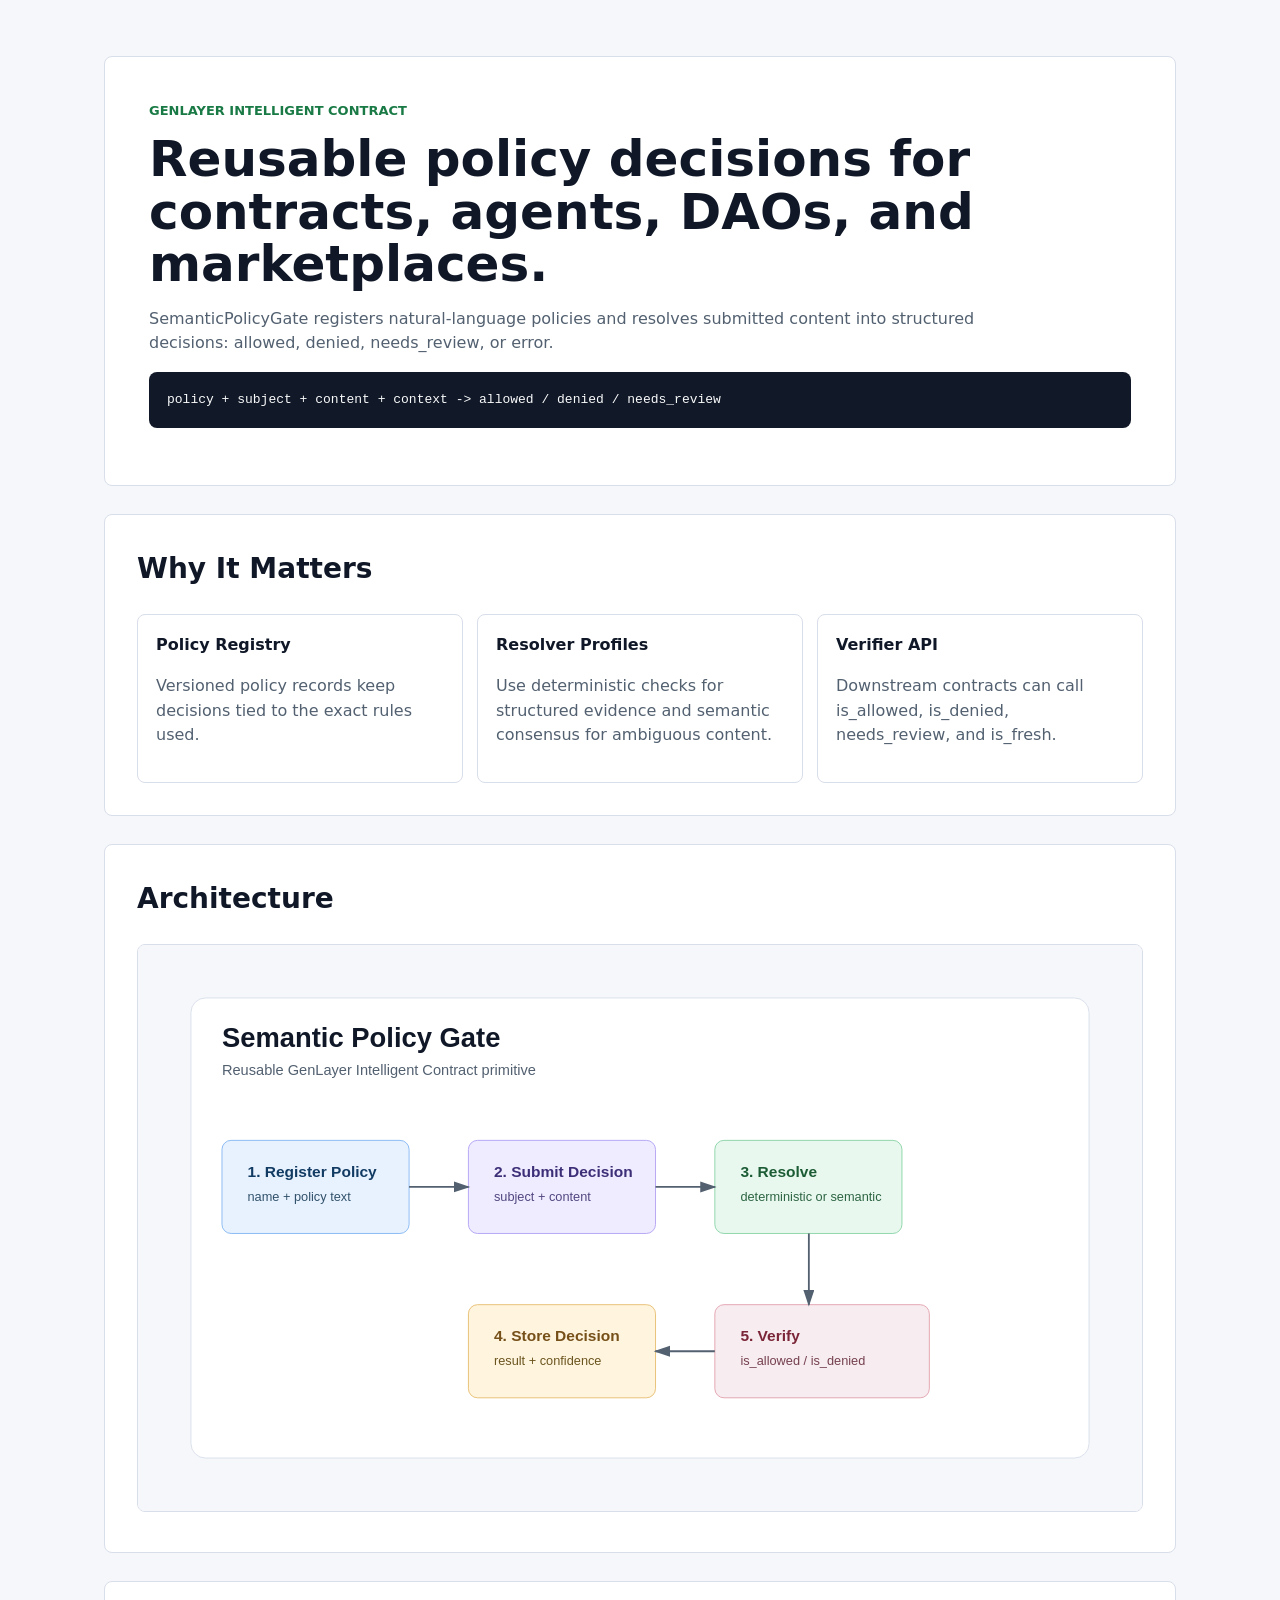
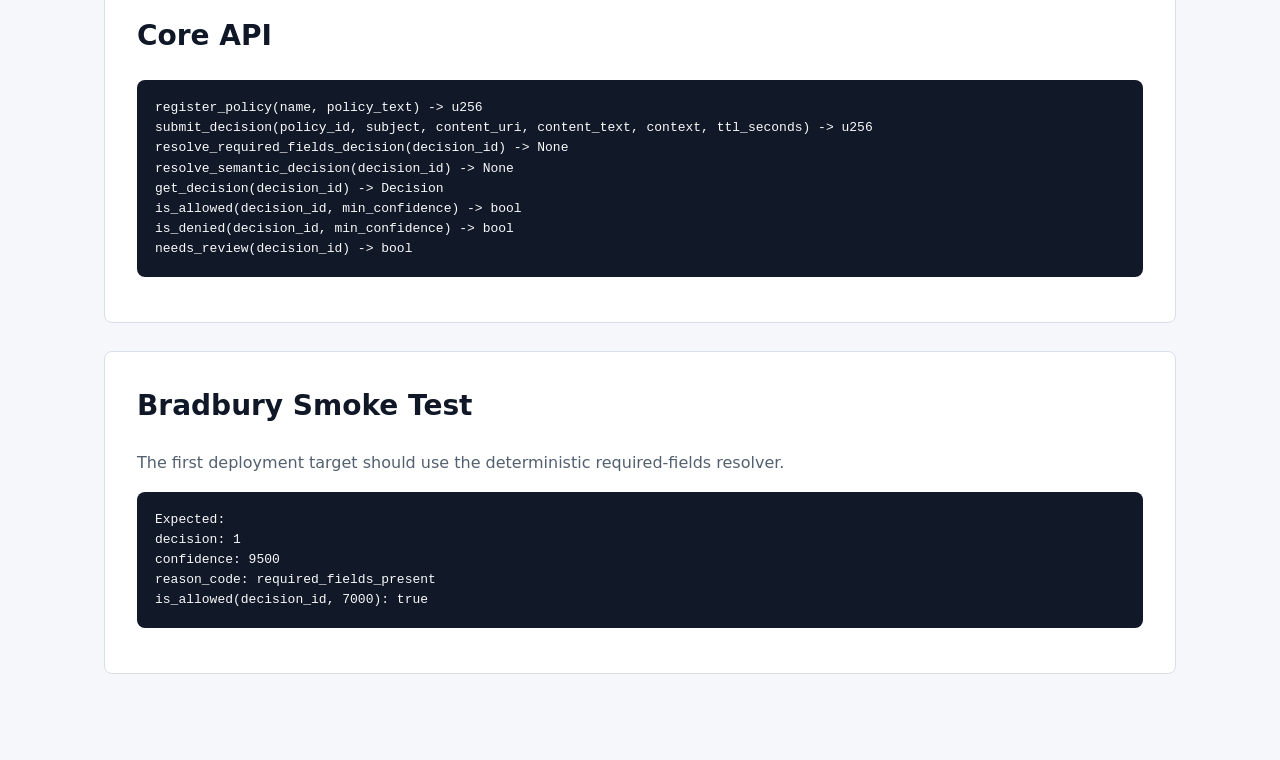
==== docs/index.html @ 5b02424f "Add SemanticPolicyGate intelligent contract" ====
<!doctype html>
<html lang="en">
  <head>
    <meta charset="utf-8">
    <meta name="viewport" content="width=device-width, initial-scale=1">
    <title>Semantic Policy Gate</title>
    <meta name="description" content="Documentation for SemanticPolicyGate, a reusable GenLayer Intelligent Contract primitive for policy compliance decisions.">
    <link rel="stylesheet" href="styles.css">
  </head>
  <body>
    <main class="shell">
      <section class="hero">
        <div class="eyebrow">GenLayer Intelligent Contract</div>
        <h1>Reusable policy decisions for contracts, agents, DAOs, and marketplaces.</h1>
        <p>
          SemanticPolicyGate registers natural-language policies and resolves submitted content into structured decisions: allowed, denied, needs_review, or error.
        </p>
        <pre><code>policy + subject + content + context -> allowed / denied / needs_review</code></pre>
      </section>

      <section class="section">
        <h2>Why It Matters</h2>
        <div class="grid">
          <div class="card">
            <strong>Policy Registry</strong>
            <p>Versioned policy records keep decisions tied to the exact rules used.</p>
          </div>
          <div class="card">
            <strong>Resolver Profiles</strong>
            <p>Use deterministic checks for structured evidence and semantic consensus for ambiguous content.</p>
          </div>
          <div class="card">
            <strong>Verifier API</strong>
            <p>Downstream contracts can call is_allowed, is_denied, needs_review, and is_fresh.</p>
          </div>
        </div>
      </section>

      <section class="section">
        <h2>Architecture</h2>
        <img class="diagram" src="assets/architecture.svg" alt="Semantic Policy Gate architecture diagram">
      </section>

      <section class="section">
        <h2>Core API</h2>
        <pre><code>register_policy(name, policy_text) -> u256
submit_decision(policy_id, subject, content_uri, content_text, context, ttl_seconds) -> u256
resolve_required_fields_decision(decision_id) -> None
resolve_semantic_decision(decision_id) -> None
get_decision(decision_id) -> Decision
is_allowed(decision_id, min_confidence) -> bool
is_denied(decision_id, min_confidence) -> bool
needs_review(decision_id) -> bool</code></pre>
      </section>

      <section class="section">
        <h2>Bradbury Smoke Test</h2>
        <p>
          The first deployment target should use the deterministic required-fields resolver.
        </p>
        <pre><code>Expected:
decision: 1
confidence: 9500
reason_code: required_fields_present
is_allowed(decision_id, 7000): true</code></pre>
      </section>
    </main>
  </body>
</html>
---- docs/styles.css ----
:root {
  --bg: #f6f7fb;
  --panel: #ffffff;
  --ink: #101828;
  --muted: #526070;
  --line: #d8deea;
  --accent: #1769aa;
}

* {
  box-sizing: border-box;
}

body {
  margin: 0;
  background: var(--bg);
  color: var(--ink);
  font-family: Inter, ui-sans-serif, system-ui, -apple-system, BlinkMacSystemFont, "Segoe UI", sans-serif;
  line-height: 1.55;
}

.shell {
  max-width: 1120px;
  margin: 0 auto;
  padding: 56px 24px 72px;
}

.hero {
  padding: 44px;
  border: 1px solid var(--line);
  border-radius: 8px;
  background: var(--panel);
}

.eyebrow {
  color: #197a45;
  font-size: 13px;
  font-weight: 800;
  text-transform: uppercase;
}

h1 {
  max-width: 920px;
  margin: 12px 0 16px;
  font-size: 50px;
  line-height: 1.05;
  letter-spacing: 0;
}

h2 {
  margin-top: 0;
  font-size: 28px;
}

p {
  color: var(--muted);
  max-width: 860px;
}

a {
  color: var(--accent);
  text-decoration: none;
}

a:hover {
  text-decoration: underline;
}

.section {
  margin-top: 28px;
  padding: 32px;
  border: 1px solid var(--line);
  border-radius: 8px;
  background: var(--panel);
}

.grid {
  display: grid;
  grid-template-columns: repeat(3, minmax(0, 1fr));
  gap: 14px;
}

.card {
  padding: 18px;
  border: 1px solid var(--line);
  border-radius: 8px;
}

.card strong {
  display: block;
  margin-bottom: 8px;
}

pre {
  overflow: auto;
  padding: 18px;
  border-radius: 8px;
  background: #111827;
  color: #f9fafb;
}

code {
  font-family: "SFMono-Regular", Consolas, "Liberation Mono", monospace;
  font-size: 13px;
}

.diagram {
  width: 100%;
  border: 1px solid var(--line);
  border-radius: 8px;
}

@media (max-width: 820px) {
  h1 {
    font-size: 36px;
  }

  .hero,
  .section {
    padding: 24px;
  }

  .grid {
    grid-template-columns: 1fr;
  }
}
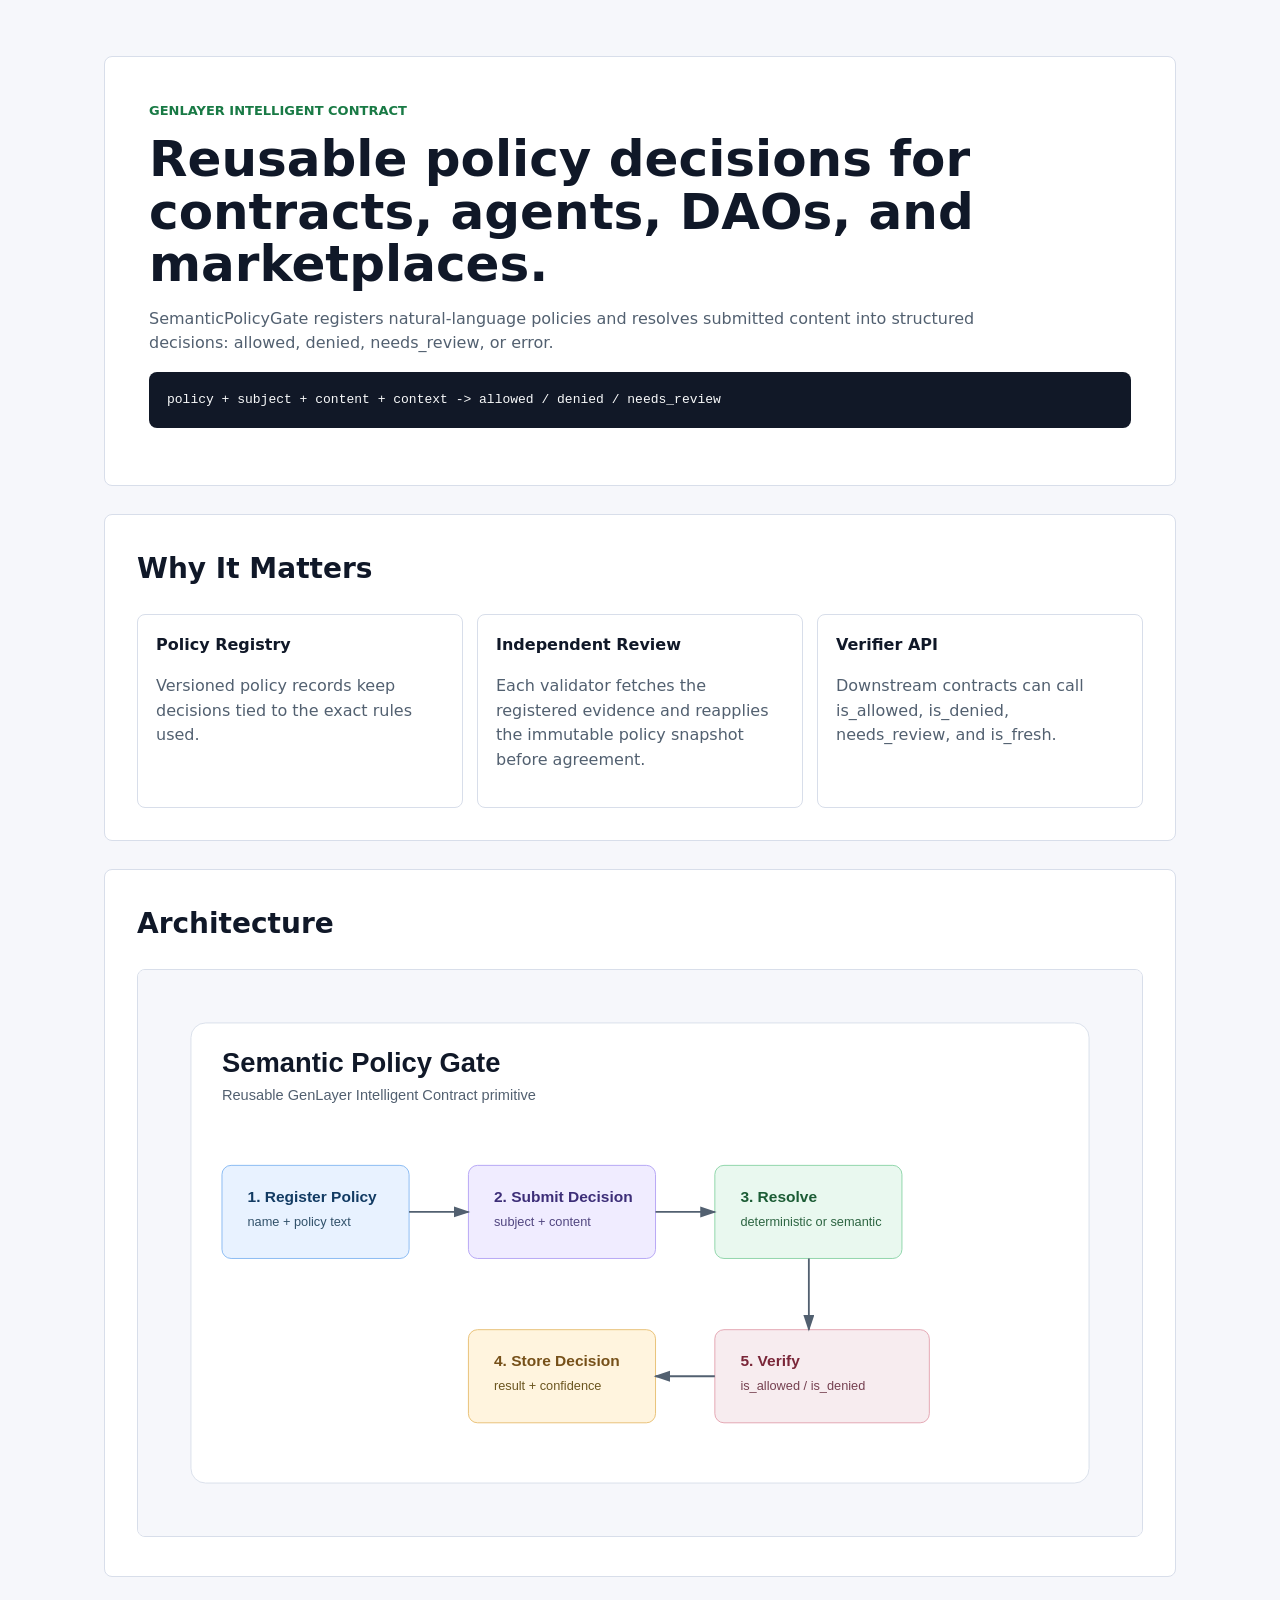
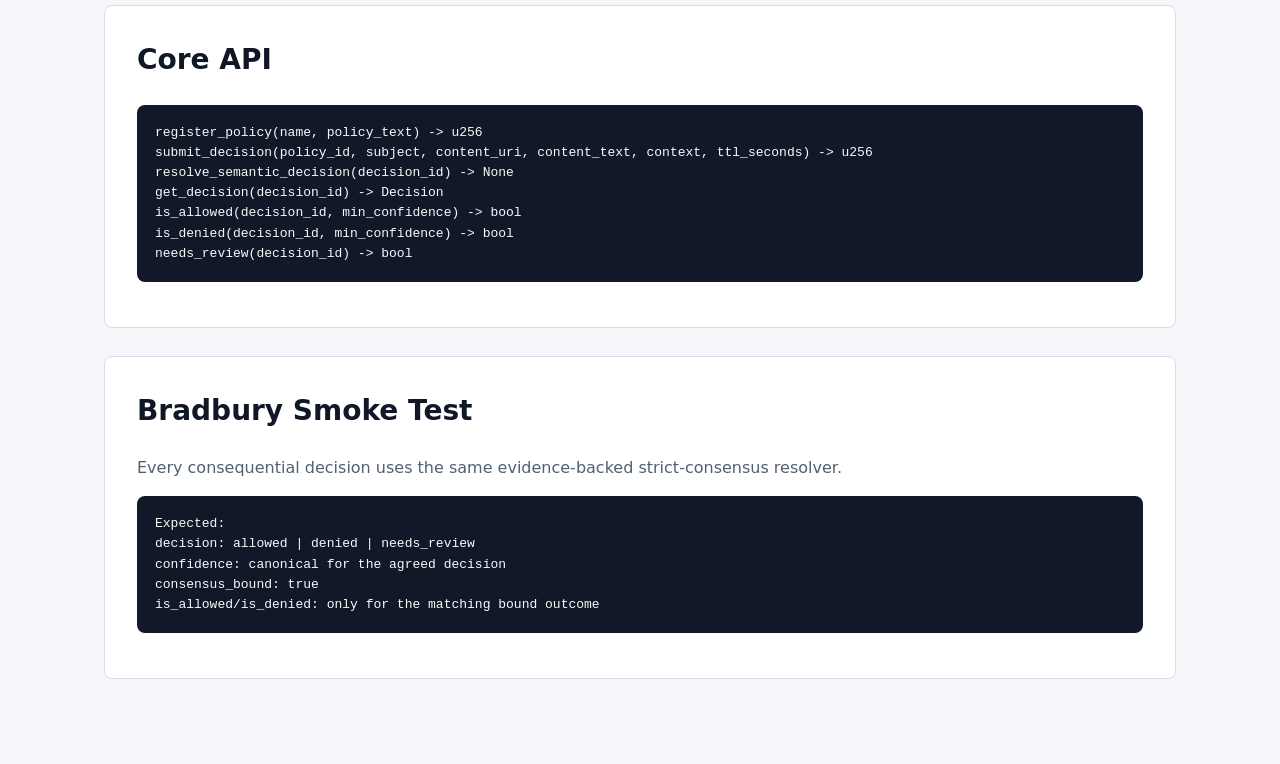
==== commit 27911d98: "Harden semantic decision consensus" ====
--- a/docs/index.html
+++ b/docs/index.html
@@ -26,8 +26,8 @@
             <p>Versioned policy records keep decisions tied to the exact rules used.</p>
           </div>
           <div class="card">
-            <strong>Resolver Profiles</strong>
-            <p>Use deterministic checks for structured evidence and semantic consensus for ambiguous content.</p>
+            <strong>Independent Review</strong>
+            <p>Each validator fetches the registered evidence and reapplies the immutable policy snapshot before agreement.</p>
           </div>
           <div class="card">
             <strong>Verifier API</strong>
@@ -45,7 +45,6 @@
         <h2>Core API</h2>
         <pre><code>register_policy(name, policy_text) -> u256
 submit_decision(policy_id, subject, content_uri, content_text, context, ttl_seconds) -> u256
-resolve_required_fields_decision(decision_id) -> None
 resolve_semantic_decision(decision_id) -> None
 get_decision(decision_id) -> Decision
 is_allowed(decision_id, min_confidence) -> bool
@@ -56,13 +55,13 @@
       <section class="section">
         <h2>Bradbury Smoke Test</h2>
         <p>
-          The first deployment target should use the deterministic required-fields resolver.
+          Every consequential decision uses the same evidence-backed strict-consensus resolver.
         </p>
         <pre><code>Expected:
-decision: 1
-confidence: 9500
-reason_code: required_fields_present
-is_allowed(decision_id, 7000): true</code></pre>
+decision: allowed | denied | needs_review
+confidence: canonical for the agreed decision
+consensus_bound: true
+is_allowed/is_denied: only for the matching bound outcome</code></pre>
       </section>
     </main>
   </body>
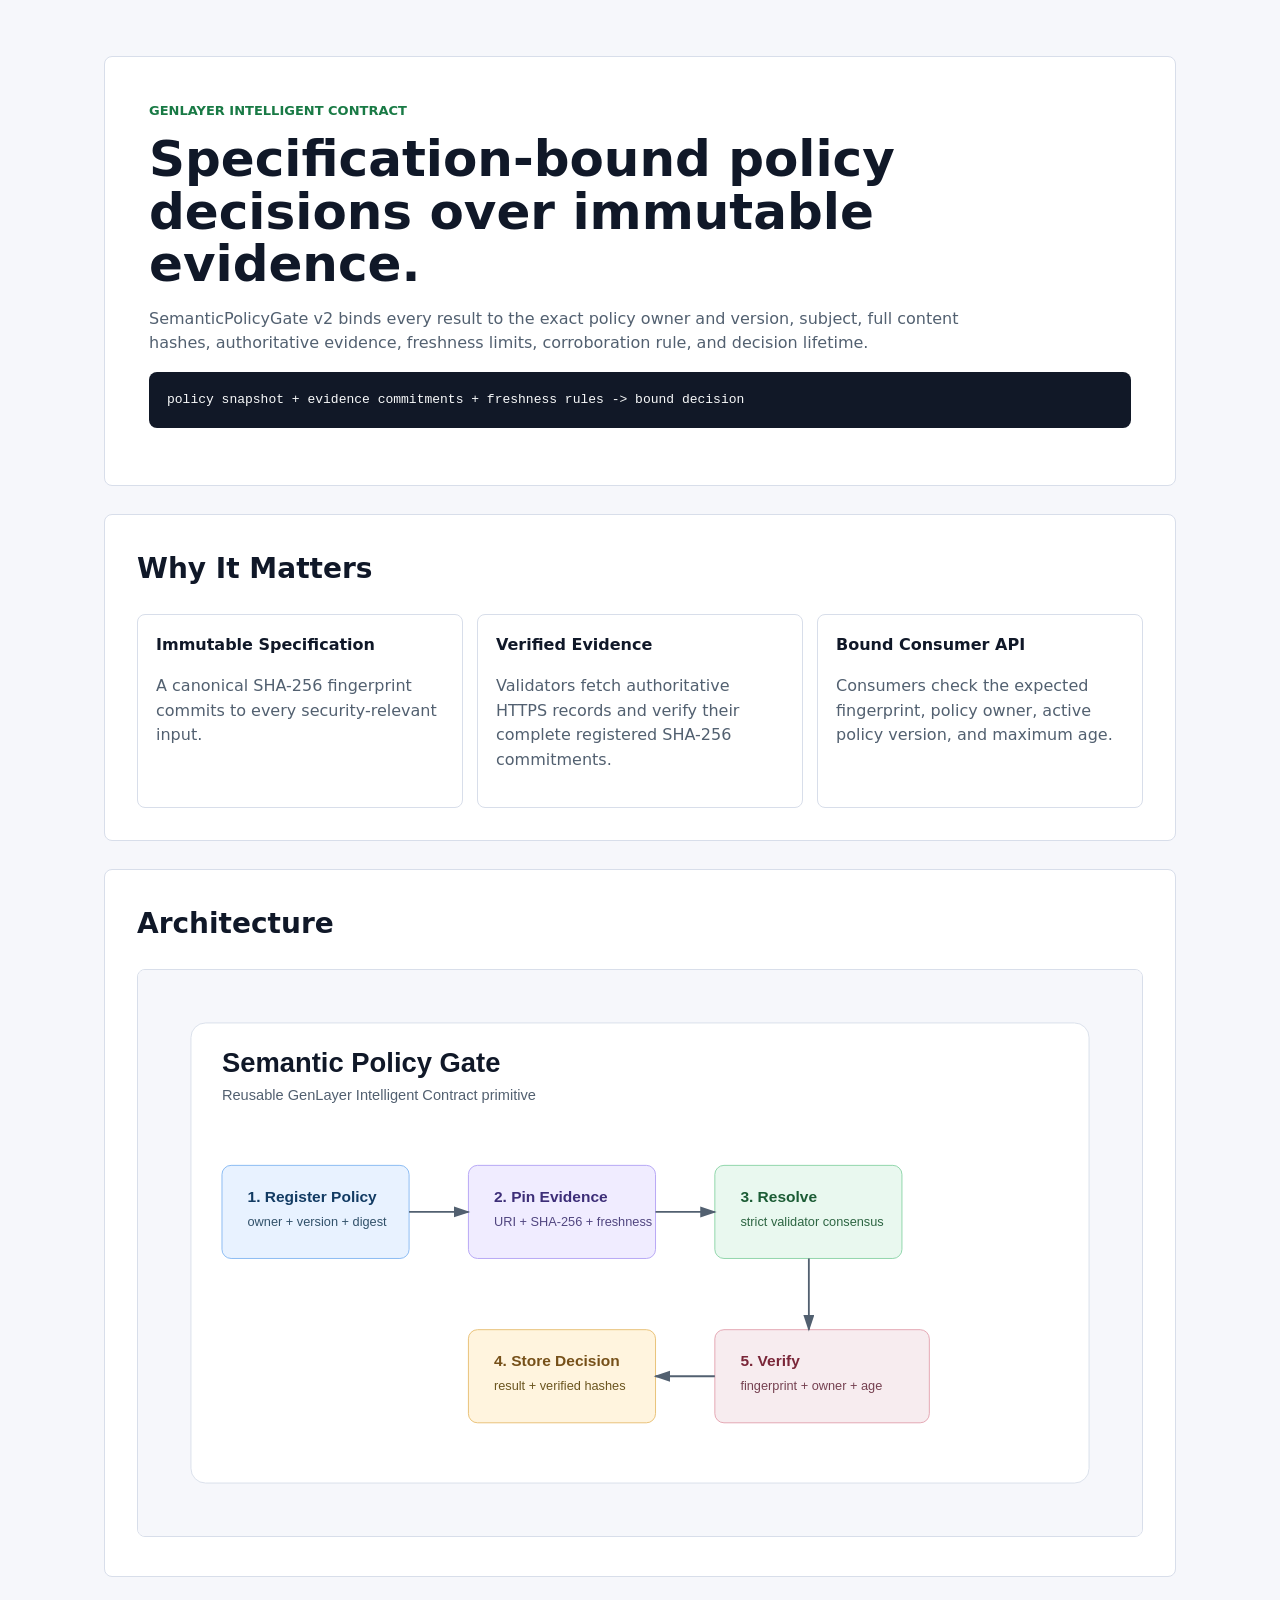
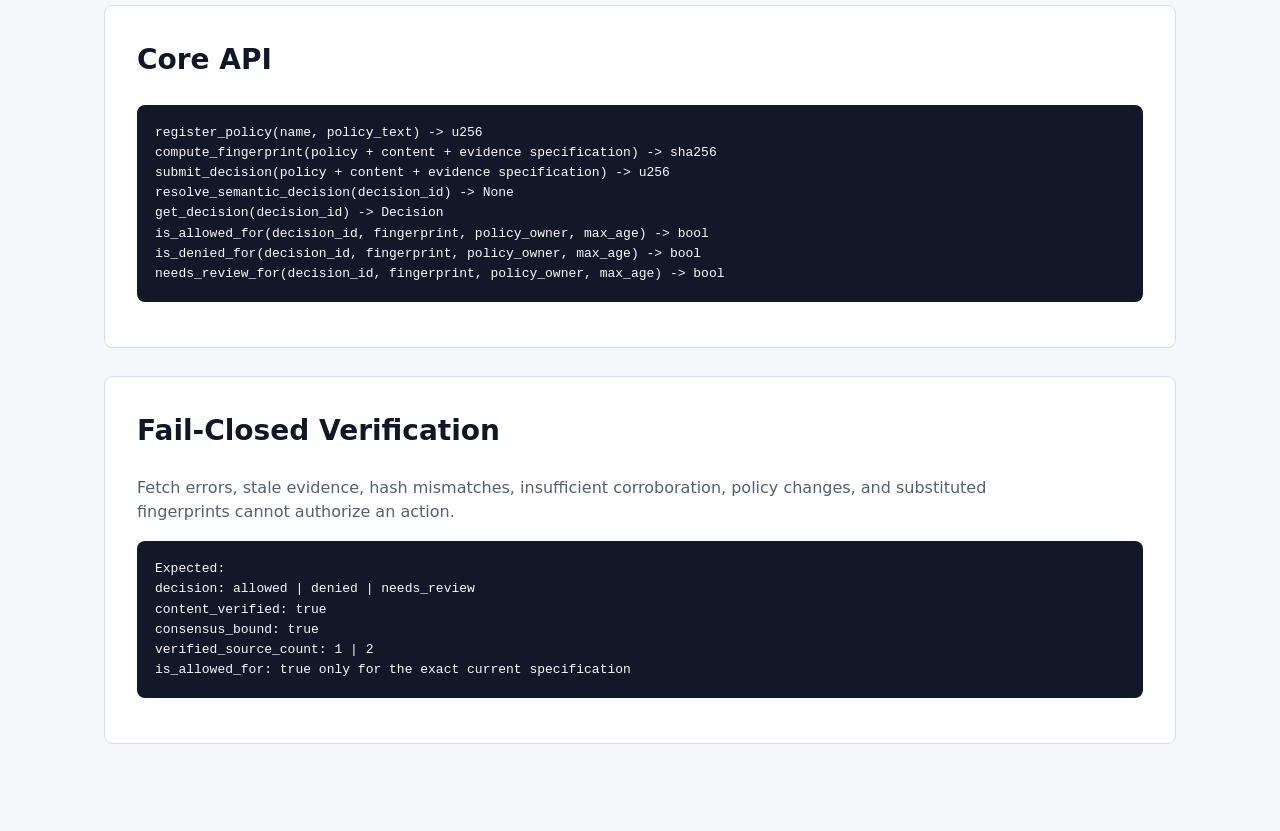
==== commit b132d803: "security: bind policy decisions to pinned evidence" ====
--- a/docs/index.html
+++ b/docs/index.html
@@ -4,34 +4,34 @@
     <meta charset="utf-8">
     <meta name="viewport" content="width=device-width, initial-scale=1">
     <title>Semantic Policy Gate</title>
-    <meta name="description" content="Documentation for SemanticPolicyGate, a reusable GenLayer Intelligent Contract primitive for policy compliance decisions.">
+    <meta name="description" content="SemanticPolicyGate v2: specification-bound GenLayer policy decisions over authoritative, hash-pinned evidence.">
     <link rel="stylesheet" href="styles.css">
   </head>
   <body>
     <main class="shell">
       <section class="hero">
         <div class="eyebrow">GenLayer Intelligent Contract</div>
-        <h1>Reusable policy decisions for contracts, agents, DAOs, and marketplaces.</h1>
+        <h1>Specification-bound policy decisions over immutable evidence.</h1>
         <p>
-          SemanticPolicyGate registers natural-language policies and resolves submitted content into structured decisions: allowed, denied, needs_review, or error.
+          SemanticPolicyGate v2 binds every result to the exact policy owner and version, subject, full content hashes, authoritative evidence, freshness limits, corroboration rule, and decision lifetime.
         </p>
-        <pre><code>policy + subject + content + context -> allowed / denied / needs_review</code></pre>
+        <pre><code>policy snapshot + evidence commitments + freshness rules -> bound decision</code></pre>
       </section>
 
       <section class="section">
         <h2>Why It Matters</h2>
         <div class="grid">
           <div class="card">
-            <strong>Policy Registry</strong>
-            <p>Versioned policy records keep decisions tied to the exact rules used.</p>
+            <strong>Immutable Specification</strong>
+            <p>A canonical SHA-256 fingerprint commits to every security-relevant input.</p>
           </div>
           <div class="card">
-            <strong>Independent Review</strong>
-            <p>Each validator fetches the registered evidence and reapplies the immutable policy snapshot before agreement.</p>
+            <strong>Verified Evidence</strong>
+            <p>Validators fetch authoritative HTTPS records and verify their complete registered SHA-256 commitments.</p>
           </div>
           <div class="card">
-            <strong>Verifier API</strong>
-            <p>Downstream contracts can call is_allowed, is_denied, needs_review, and is_fresh.</p>
+            <strong>Bound Consumer API</strong>
+            <p>Consumers check the expected fingerprint, policy owner, active policy version, and maximum age.</p>
           </div>
         </div>
       </section>
@@ -44,24 +44,26 @@
       <section class="section">
         <h2>Core API</h2>
         <pre><code>register_policy(name, policy_text) -> u256
-submit_decision(policy_id, subject, content_uri, content_text, context, ttl_seconds) -> u256
+compute_fingerprint(policy + content + evidence specification) -> sha256
+submit_decision(policy + content + evidence specification) -> u256
 resolve_semantic_decision(decision_id) -> None
 get_decision(decision_id) -> Decision
-is_allowed(decision_id, min_confidence) -> bool
-is_denied(decision_id, min_confidence) -> bool
-needs_review(decision_id) -> bool</code></pre>
+is_allowed_for(decision_id, fingerprint, policy_owner, max_age) -> bool
+is_denied_for(decision_id, fingerprint, policy_owner, max_age) -> bool
+needs_review_for(decision_id, fingerprint, policy_owner, max_age) -> bool</code></pre>
       </section>
 
       <section class="section">
-        <h2>Bradbury Smoke Test</h2>
+        <h2>Fail-Closed Verification</h2>
         <p>
-          Every consequential decision uses the same evidence-backed strict-consensus resolver.
+          Fetch errors, stale evidence, hash mismatches, insufficient corroboration, policy changes, and substituted fingerprints cannot authorize an action.
         </p>
         <pre><code>Expected:
 decision: allowed | denied | needs_review
-confidence: canonical for the agreed decision
+content_verified: true
 consensus_bound: true
-is_allowed/is_denied: only for the matching bound outcome</code></pre>
+verified_source_count: 1 | 2
+is_allowed_for: true only for the exact current specification</code></pre>
       </section>
     </main>
   </body>
